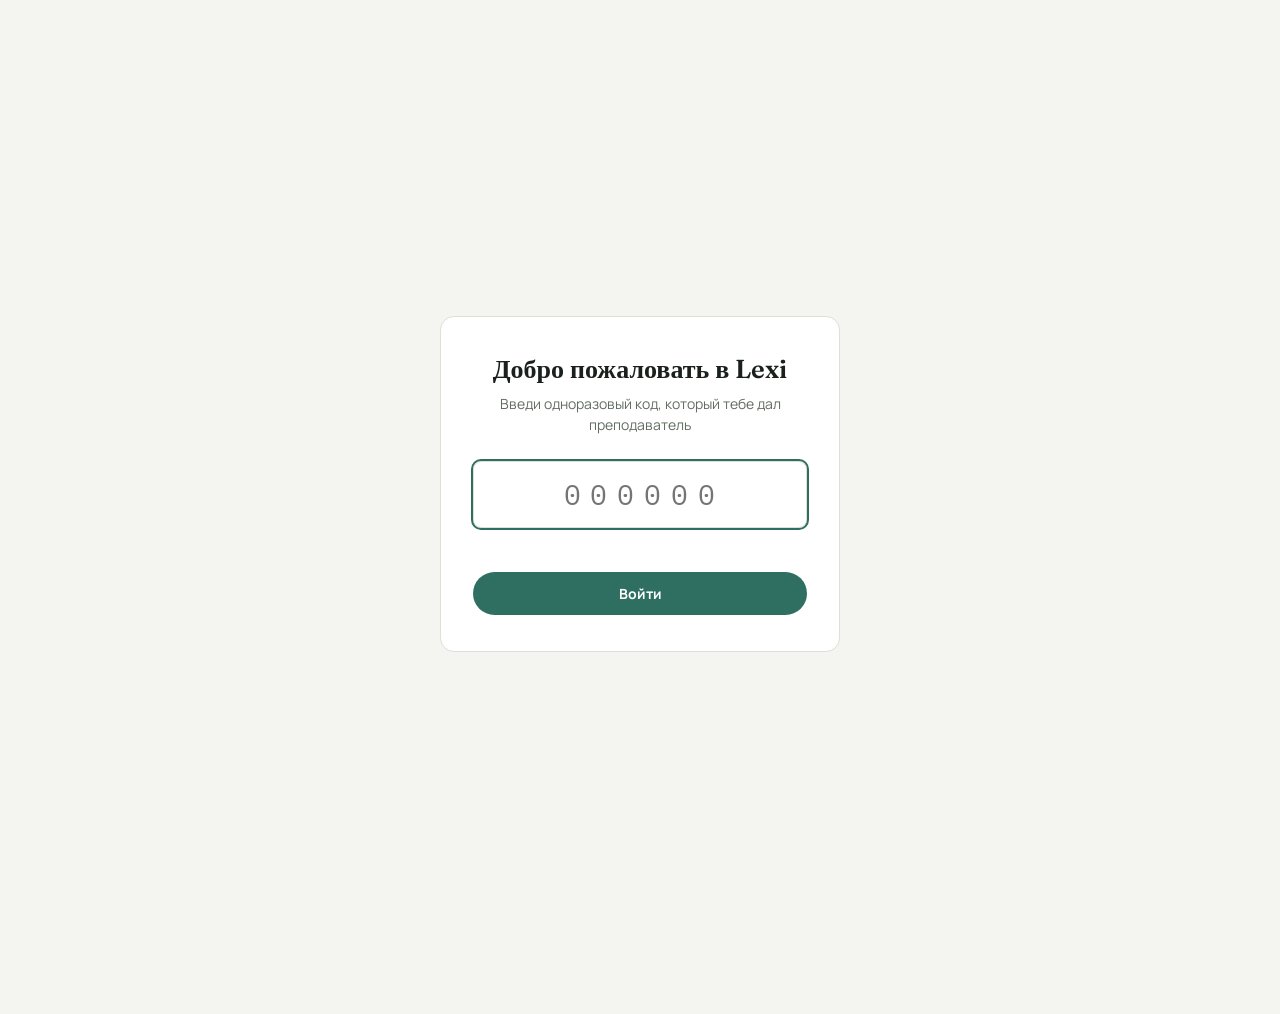
==== wwwroot/index.html @ 891a6511 "Rebuild Lexi as ASP.NET Core + Postgres app - EF Core schema: admin_users, one_time_codes, clients, " ====
<!doctype html>
<html lang="ru">
<head>
<meta charset="utf-8">
<meta name="viewport" content="width=device-width, initial-scale=1">
<title>Lexi</title>
<link rel="preconnect" href="https://fonts.googleapis.com">
<link rel="stylesheet" href="https://fonts.googleapis.com/css2?family=Fraunces:opsz,wght@9..144,400;9..144,500;9..144,600;9..144,700&family=Manrope:wght@400;500;600;700;800&family=IBM+Plex+Mono:wght@400;500;600&display=swap">
<link rel="stylesheet" href="styles.css">
</head>
<body>
  <div class="app">
    <aside class="sidebar" id="sidebar"></aside>
    <main class="main"><div class="view" id="view"></div></main>
  </div>
  <nav class="tabbar" id="tabbar"></nav>
  <div class="toast" id="toast"></div>
  <div id="modal-root"></div>
  <script src="app.js"></script>
</body>
</html>
---- wwwroot/styles.css ----
:root{
  --bg:#F4F5F0;
  --surface:#FFFFFF;
  --surface-2:#EBEDE5;
  --surface-3:#EEF0E9;
  --ink:#1A211D;
  --ink-muted:#626D62;
  --ink-faint:#93998F;
  --border:#DCE0D5;
  --accent:#2E6F62;
  --accent-ink:#FFFFFF;
  --accent-soft:#DCEAE5;
  --accent-2:#AE6A22;
  --accent-2-soft:#F2E3CC;
  --success:#3F8F5F;
  --success-soft:#DFF0E4;
  --danger:#C24B41;
  --danger-soft:#F8E2DF;
  --warn:#B78620;
  --warn-soft:#F3E9D1;
  --shadow:0 1px 2px rgba(26,33,29,.06),0 6px 20px -8px rgba(26,33,29,.12);
  --radius-s:8px;
  --radius-m:14px;
  --radius-l:20px;
  --font-display:'Fraunces',Georgia,'Times New Roman',serif;
  --font-body:'Manrope',-apple-system,BlinkMacSystemFont,'Segoe UI',sans-serif;
  --font-mono:'IBM Plex Mono',ui-monospace,'SFMono-Regular',Consolas,monospace;
}
@media (prefers-color-scheme: dark){
  :root:not([data-theme="light"]){
    --bg:#121613; --surface:#191F1B; --surface-2:#202722; --surface-3:#1B211D;
    --ink:#E9EDE6; --ink-muted:#9CA79A; --ink-faint:#647063; --border:#2A322C;
    --accent:#63B9A3; --accent-ink:#0B1512; --accent-soft:#1C332C;
    --accent-2:#E1AC6E; --accent-2-soft:#372B1B;
    --success:#72C08F; --success-soft:#1D3324; --danger:#E58B82; --danger-soft:#3A2320;
    --warn:#E7C077; --warn-soft:#362C1A;
    --shadow:0 1px 2px rgba(0,0,0,.25),0 10px 28px -10px rgba(0,0,0,.5);
  }
}
:root[data-theme="dark"]{
  --bg:#121613; --surface:#191F1B; --surface-2:#202722; --surface-3:#1B211D;
  --ink:#E9EDE6; --ink-muted:#9CA79A; --ink-faint:#647063; --border:#2A322C;
  --accent:#63B9A3; --accent-ink:#0B1512; --accent-soft:#1C332C;
  --accent-2:#E1AC6E; --accent-2-soft:#372B1B;
  --success:#72C08F; --success-soft:#1D3324; --danger:#E58B82; --danger-soft:#3A2320;
  --warn:#E7C077; --warn-soft:#362C1A;
  --shadow:0 1px 2px rgba(0,0,0,.25),0 10px 28px -10px rgba(0,0,0,.5);
}
*{box-sizing:border-box;}
html,body{margin:0;padding:0;}
body{background:var(--bg);color:var(--ink);font-family:var(--font-body);}
.app{display:flex;min-height:100vh;background:var(--bg);color:var(--ink);}
::selection{background:var(--accent-soft);color:var(--ink);}
button{font-family:inherit;}
a{color:inherit;}
h1,h2,h3{text-wrap:balance;margin:0;}
::-webkit-scrollbar{width:10px;height:10px;}
::-webkit-scrollbar-thumb{background:var(--border);border-radius:8px;}

/* ---------- sidebar ---------- */
.sidebar{width:236px;flex:0 0 236px;background:var(--surface-3);border-right:1px solid var(--border);display:flex;flex-direction:column;padding:20px 14px;position:sticky;top:0;height:100vh;overflow-y:auto;}
.brand{display:flex;align-items:center;gap:10px;padding:6px 10px 22px;}
.brand-mark{width:34px;height:34px;border-radius:10px;background:var(--accent);color:var(--accent-ink);display:flex;align-items:center;justify-content:center;font-family:var(--font-display);font-weight:600;font-size:18px;flex:none;}
.brand-name{font-family:var(--font-display);font-weight:600;font-size:20px;letter-spacing:-.01em;}
.nav{display:flex;flex-direction:column;gap:2px;}
.nav-item{display:flex;align-items:center;gap:11px;padding:10px 12px;border-radius:var(--radius-s);color:var(--ink-muted);text-decoration:none;font-size:14.5px;font-weight:600;cursor:pointer;border:none;background:none;width:100%;text-align:left;}
.nav-item:hover{background:var(--surface-2);color:var(--ink);}
.nav-item.active{background:var(--accent-soft);color:var(--accent);}
.nav-item .ic{width:19px;height:19px;flex:none;}
.nav-spacer{flex:1;}
.sidebar-foot{padding:12px 10px 4px;font-size:12px;color:var(--ink-faint);border-top:1px solid var(--border);margin-top:8px;padding-top:14px;}
@keyframes pulse{50%{opacity:.35;}}
.tabbar{display:none;}

/* ---------- main ---------- */
.main{flex:1;min-width:0;}
.view{padding:34px 40px 80px;max-width:1180px;margin:0 auto;}
.view-narrow{max-width:760px;}
.page-head{display:flex;align-items:baseline;justify-content:space-between;gap:16px;margin-bottom:26px;flex-wrap:wrap;}
.page-title{font-family:var(--font-display);font-size:30px;font-weight:600;letter-spacing:-.01em;}
.page-sub{color:var(--ink-muted);font-size:14.5px;margin-top:4px;}

/* ---------- generic ---------- */
.card{background:var(--surface);border:1px solid var(--border);border-radius:var(--radius-m);}
.btn{display:inline-flex;align-items:center;justify-content:center;gap:8px;font-weight:700;font-size:14px;padding:11px 18px;border-radius:99px;border:1px solid transparent;cursor:pointer;transition:transform .08s ease;}
.btn:active{transform:scale(.97);}
.btn-primary{background:var(--accent);color:var(--accent-ink);}
.btn-primary:hover{filter:brightness(1.05);}
.btn-ghost{background:var(--surface-2);color:var(--ink);}
.btn-ghost:hover{background:var(--surface);border-color:var(--border);}
.btn-outline{background:transparent;border-color:var(--border);color:var(--ink);}
.btn-outline:hover{background:var(--surface-2);}
.btn-danger{background:var(--danger-soft);color:var(--danger);}
.btn:disabled{opacity:.45;cursor:not-allowed;}
.btn-sm{padding:7px 13px;font-size:12.5px;}
.btn-block{width:100%;}
.pill{display:inline-flex;align-items:center;gap:5px;font-size:11.5px;font-weight:700;padding:3px 9px;border-radius:99px;letter-spacing:.01em;}
.pill-level-A1,.pill-level-A2{background:var(--success-soft);color:var(--success);}
.pill-level-B1,.pill-level-B2{background:var(--warn-soft);color:var(--warn);}
.pill-level-C1{background:var(--danger-soft);color:var(--danger);}
.pill-muted{background:var(--surface-2);color:var(--ink-muted);}
.pill-accent{background:var(--accent-soft);color:var(--accent);}
.tag{background:var(--surface-2);color:var(--ink-muted);font-size:11.5px;font-weight:600;padding:3px 9px;border-radius:99px;}
.icon-btn{width:34px;height:34px;border-radius:50%;border:1px solid var(--border);background:var(--surface);display:inline-flex;align-items:center;justify-content:center;cursor:pointer;color:var(--ink-muted);flex:none;}
.icon-btn:hover{background:var(--surface-2);color:var(--ink);}
svg{display:block;}

/* ---------- onboarding ---------- */
.onboard-wrap{min-height:100vh;display:flex;align-items:center;justify-content:center;padding:24px;}
.onboard-card{max-width:400px;width:100%;padding:36px 32px;text-align:center;}
.onboard-title{font-family:var(--font-display);font-size:26px;font-weight:600;margin-bottom:8px;}
.onboard-sub{color:var(--ink-muted);font-size:14px;margin-bottom:26px;line-height:1.5;}
.code-input{width:100%;text-align:center;font-family:var(--font-mono);font-size:28px;letter-spacing:.35em;padding:14px 10px 14px 18px;border-radius:var(--radius-s);border:1px solid var(--border);background:var(--surface);color:var(--ink);}
.code-input:focus{outline:2px solid var(--accent);}
.onboard-error{color:var(--danger);font-size:13px;margin-top:12px;min-height:18px;}
.level-grid{display:grid;grid-template-columns:1fr 1fr;gap:10px;margin-top:6px;}
.level-btn{padding:18px 10px;border-radius:var(--radius-m);border:1px solid var(--border);background:var(--surface);cursor:pointer;text-align:center;}
.level-btn:hover{border-color:var(--accent);background:var(--accent-soft);}
.level-btn .lv-code{font-family:var(--font-display);font-size:22px;font-weight:600;}
.level-btn .lv-name{font-size:12px;color:var(--ink-muted);margin-top:2px;}

/* ---------- dashboard ---------- */
.stat-grid{display:grid;grid-template-columns:repeat(4,1fr);gap:14px;margin-bottom:26px;}
.stat-card{padding:18px 20px;display:flex;flex-direction:column;gap:6px;}
.stat-num{font-family:var(--font-mono);font-size:30px;font-weight:600;letter-spacing:-.02em;font-variant-numeric:tabular-nums;}
.stat-label{font-size:13px;color:var(--ink-muted);font-weight:600;}
.cta-row{display:grid;grid-template-columns:1.3fr 1fr;gap:14px;margin-bottom:26px;}
.cta-card{padding:24px 26px;display:flex;flex-direction:column;gap:12px;position:relative;overflow:hidden;}
.cta-card.primary{background:var(--accent);color:var(--accent-ink);}
.cta-card.primary .cta-sub{color:color-mix(in srgb, var(--accent-ink) 75%, transparent);}
.cta-title{font-family:var(--font-display);font-size:22px;font-weight:600;}
.cta-sub{font-size:13.5px;color:var(--ink-muted);}
.cta-card.primary .btn-primary{background:var(--accent-ink);color:var(--accent);}
.cta-card .btn-outline{border-color:currentColor;}
.two-col{display:grid;grid-template-columns:1.1fr .9fr;gap:16px;}
.section-title{font-family:var(--font-display);font-size:17px;font-weight:600;margin-bottom:12px;}
.panel{padding:20px 22px;}
.level-row{display:flex;align-items:center;gap:12px;padding:9px 0;}
.level-row .lv-label{width:96px;flex:none;font-size:12.5px;font-weight:700;color:var(--ink-muted);}
.bar-track{flex:1;height:8px;border-radius:99px;background:var(--surface-2);overflow:hidden;}
.bar-fill{height:100%;border-radius:99px;background:var(--accent);transition:width .3s ease;}
.level-row .lv-count{width:64px;flex:none;text-align:right;font-family:var(--font-mono);font-size:12px;color:var(--ink-muted);}
.chart-wrap{padding:20px 22px;}

/* ---------- block picker ---------- */
.overall-progress{padding:20px 22px;margin-bottom:20px;}
.overall-progress .bar-track{height:12px;margin-top:10px;}
.block-grid{display:grid;grid-template-columns:repeat(3,1fr);gap:14px;}
.block-card{padding:20px;cursor:pointer;display:flex;flex-direction:column;gap:8px;}
.block-card:hover{border-color:var(--accent);}
.block-ic{width:38px;height:38px;border-radius:10px;background:var(--accent-soft);color:var(--accent);display:flex;align-items:center;justify-content:center;font-size:18px;}
.block-title{font-weight:700;font-size:15px;}
.block-desc{font-size:12.5px;color:var(--ink-muted);line-height:1.4;}
.block-progress{margin-top:6px;}
.block-progress .bar-track{height:6px;}
.block-progress-label{font-family:var(--font-mono);font-size:11px;color:var(--ink-muted);margin-top:4px;}
.block-done .block-ic{background:var(--success-soft);color:var(--success);}

/* ---------- session / swipe flashcard ---------- */
.session-shell{max-width:640px;margin:0 auto;}
.session-top{display:flex;align-items:center;gap:12px;margin-bottom:22px;}
.session-top .bar-track{height:6px;}
.session-count{font-family:var(--font-mono);font-size:12.5px;color:var(--ink-muted);flex:none;}
.flash-stage{position:relative;min-height:400px;}
.flash{
  background:var(--surface);border:1px solid var(--border);border-radius:var(--radius-l);
  min-height:380px;display:flex;flex-direction:column;align-items:center;justify-content:center;text-align:center;
  padding:44px 32px;gap:14px;box-shadow:var(--shadow);position:absolute;inset:0;
  touch-action:pan-y;user-select:none;cursor:grab;
}
.flash.swiping{transition:none;cursor:grabbing;}
.flash-badges{position:absolute;top:18px;left:20px;right:20px;display:flex;justify-content:space-between;align-items:flex-start;pointer-events:none;}
.flash-badges .right-badges{display:flex;gap:8px;align-items:center;pointer-events:auto;}
.flash-word{font-family:var(--font-display);font-size:44px;font-weight:600;letter-spacing:-.01em;line-height:1.1;}
.flash-ipa{font-family:var(--font-mono);color:var(--ink-muted);font-size:15px;}
.flash-ru{font-family:var(--font-display);font-size:26px;color:var(--accent-2);font-weight:600;margin-top:4px;}
.flash-ex{max-width:440px;margin-top:14px;font-size:15px;line-height:1.55;color:var(--ink-muted);}
.flash-ex mark{background:var(--accent-soft);color:var(--accent);padding:0 3px;border-radius:4px;font-weight:700;}
.flash-ex-ru{max-width:440px;margin-top:6px;font-size:13.5px;line-height:1.5;color:var(--ink-faint);}
.flash-hint{position:absolute;bottom:16px;font-size:12px;color:var(--ink-faint);pointer-events:none;}
.swipe-flag{position:absolute;top:26px;font-family:var(--font-display);font-weight:700;font-size:20px;padding:6px 16px;border-radius:99px;opacity:0;transform:scale(.8);transition:opacity .12s,transform .12s;}
.swipe-flag.know{right:26px;background:var(--success-soft);color:var(--success);}
.grade-row{display:grid;grid-template-columns:repeat(2,1fr);gap:10px;margin-top:18px;}
.grade-btn{display:flex;flex-direction:column;align-items:center;gap:3px;padding:12px 8px;border-radius:var(--radius-s);border:1px solid var(--border);background:var(--surface);cursor:pointer;font-weight:700;font-size:13.5px;}
.grade-btn small{font-family:var(--font-mono);font-weight:500;font-size:11px;color:var(--ink-faint);}
.grade-btn.hard{color:var(--warn);}
.grade-btn.good{color:var(--accent);}
.grade-btn:hover{background:var(--surface-2);}
.reveal-row{display:flex;justify-content:center;margin-top:20px;}
.session-empty{text-align:center;padding:70px 20px;color:var(--ink-muted);}
.session-empty .big-ic{font-size:44px;margin-bottom:10px;}

/* ---------- bank ---------- */
.bank-controls{display:flex;gap:10px;margin-bottom:16px;flex-wrap:wrap;align-items:center;}
.search-input{flex:1;min-width:220px;padding:11px 16px;border-radius:99px;border:1px solid var(--border);background:var(--surface);color:var(--ink);font-size:14px;}
.search-input:focus{outline:2px solid var(--accent);outline-offset:1px;}
.chip-select{padding:10px 14px;border-radius:99px;border:1px solid var(--border);background:var(--surface);color:var(--ink);font-size:13px;font-weight:600;}
.bank-table{width:100%;border-collapse:collapse;}
.bank-row{cursor:pointer;border-bottom:1px solid var(--border);}
.bank-row:hover{background:var(--surface-2);}
.bank-row td{padding:11px 10px;font-size:14px;vertical-align:middle;}
.bank-word{font-weight:700;font-family:var(--font-display);font-size:16px;}
.bank-ru{color:var(--ink-muted);}
.status-dot{width:8px;height:8px;border-radius:50%;display:inline-block;margin-right:6px;}
.status-new .status-dot{background:var(--ink-faint);}
.status-review .status-dot{background:var(--accent);}
.status-mastered .status-dot{background:var(--success);}
.bank-count{color:var(--ink-muted);font-size:13px;margin:10px 0 20px;}
.star-btn{background:none;border:none;cursor:pointer;color:var(--ink-faint);padding:4px;}
.star-btn.on{color:var(--accent-2);}
.load-more{display:flex;justify-content:center;margin-top:18px;}

/* ---------- word detail modal ---------- */
.modal-backdrop{position:fixed;inset:0;background:rgba(10,14,11,.45);display:flex;align-items:center;justify-content:center;z-index:50;padding:20px;}
.modal{background:var(--surface);border-radius:var(--radius-l);max-width:480px;width:100%;padding:30px;box-shadow:var(--shadow);max-height:88vh;overflow-y:auto;}
.modal-top{display:flex;justify-content:space-between;align-items:flex-start;}
.modal-actions{display:flex;gap:10px;margin-top:22px;flex-wrap:wrap;}
.modal-meta{display:flex;gap:8px;margin:10px 0 4px;flex-wrap:wrap;}

/* ---------- practice item screens ---------- */
.practice-shell{max-width:600px;margin:0 auto;}
.practice-head{display:flex;justify-content:space-between;align-items:center;margin-bottom:18px;}
.score-pill{font-family:var(--font-mono);font-size:13px;color:var(--ink-muted);}
.mc-options{display:grid;gap:10px;margin-top:22px;}
.mc-opt{text-align:left;padding:14px 16px;border-radius:var(--radius-s);border:1px solid var(--border);background:var(--surface);cursor:pointer;font-size:15px;font-weight:600;}
.mc-opt:hover{background:var(--surface-2);}
.mc-opt.correct{background:var(--success-soft);border-color:var(--success);color:var(--success);}
.mc-opt.wrong{background:var(--danger-soft);border-color:var(--danger);color:var(--danger);}
.type-input{width:100%;padding:14px 16px;border-radius:var(--radius-s);border:1px solid var(--border);background:var(--surface);color:var(--ink);font-size:17px;font-family:var(--font-mono);margin-top:16px;}
.type-input:focus{outline:2px solid var(--accent);}
.type-input.correct{border-color:var(--success);}
.type-input.wrong{border-color:var(--danger);}
.feedback-row{margin-top:14px;font-size:14px;min-height:22px;}
.feedback-row.correct{color:var(--success);}
.feedback-row.wrong{color:var(--danger);}
.mic-row{display:flex;flex-direction:column;align-items:center;gap:12px;margin-top:20px;}
.mic-btn{width:64px;height:64px;border-radius:50%;background:var(--accent);color:var(--accent-ink);border:none;cursor:pointer;display:flex;align-items:center;justify-content:center;}
.mic-btn.listening{animation:pulse 1s infinite;background:var(--danger);}
.heard-text{font-family:var(--font-mono);font-size:14px;color:var(--ink-muted);min-height:20px;}

/* ---------- stats ---------- */
.donut-wrap{display:flex;align-items:center;gap:24px;}
.legend{display:flex;flex-direction:column;gap:8px;font-size:13px;}
.legend-item{display:flex;align-items:center;gap:8px;}
.legend-dot{width:9px;height:9px;border-radius:50%;flex:none;}
.heatmap{display:grid;grid-auto-flow:column;grid-template-rows:repeat(7,1fr);gap:3px;overflow-x:auto;padding-bottom:4px;}
.heat-cell{width:12px;height:12px;border-radius:3px;background:var(--surface-2);}

/* ---------- settings ---------- */
.field-group{margin-bottom:24px;}
.field-label{font-weight:700;font-size:14px;margin-bottom:6px;}
.field-hint{font-size:12.5px;color:var(--ink-muted);margin-bottom:10px;}
.slider-row{display:flex;align-items:center;gap:14px;}
input[type=range]{flex:1;accent-color:var(--accent);}
.range-val{font-family:var(--font-mono);font-weight:600;width:32px;text-align:right;}
.settings-row{display:flex;justify-content:space-between;align-items:center;padding:14px 0;border-bottom:1px solid var(--border);gap:14px;}
.settings-row:last-child{border-bottom:none;}
.toast{position:fixed;bottom:26px;left:50%;transform:translateX(-50%);background:var(--ink);color:var(--bg);padding:11px 20px;border-radius:99px;font-size:13.5px;font-weight:600;box-shadow:var(--shadow);z-index:100;opacity:0;pointer-events:none;transition:opacity .2s, transform .2s;}
.toast.show{opacity:1;transform:translateX(-50%) translateY(-6px);}

@media (max-width:880px){
  .sidebar{display:none;}
  .view{padding:20px 16px 90px;}
  .stat-grid{grid-template-columns:repeat(2,1fr);}
  .cta-row{grid-template-columns:1fr;}
  .two-col{grid-template-columns:1fr;}
  .block-grid{grid-template-columns:1fr 1fr;}
  .tabbar{display:flex;position:fixed;bottom:0;left:0;right:0;background:var(--surface-3);border-top:1px solid var(--border);justify-content:space-around;padding:6px 4px 8px;z-index:40;}
  .tab-item{display:flex;flex-direction:column;align-items:center;gap:2px;background:none;border:none;color:var(--ink-muted);font-size:10.5px;font-weight:700;padding:6px 4px;flex:1;}
  .tab-item.active{color:var(--accent);}
  .tab-item .ic{width:20px;height:20px;}
}
@media (max-width:520px){
  .block-grid{grid-template-columns:1fr;}
  .flash-word{font-size:32px;}
}
@media (prefers-reduced-motion: reduce){
  *{animation-duration:.001ms !important;transition-duration:.001ms !important;}
}
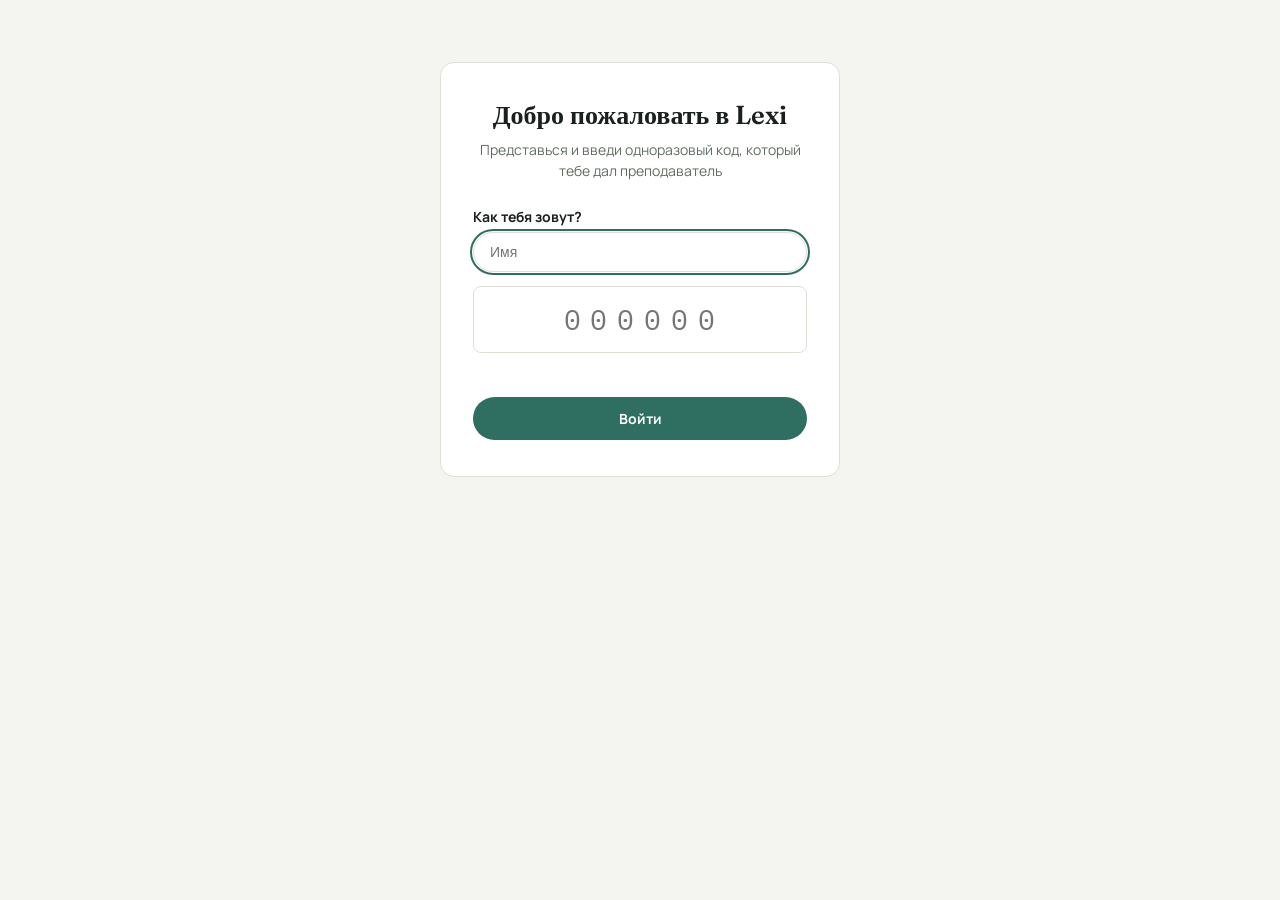
==== commit 5e42cf92: "Fix audio feedback, prevent mobile double-tap zoom, restyle tabbar Replace Web Audio API oscillators" ====
--- a/wwwroot/index.html
+++ b/wwwroot/index.html
@@ -2,7 +2,7 @@
 <html lang="ru">
 <head>
 <meta charset="utf-8">
-<meta name="viewport" content="width=device-width, initial-scale=1">
+<meta name="viewport" content="width=device-width, initial-scale=1, maximum-scale=1, user-scalable=no, viewport-fit=cover">
 <title>Lexi</title>
 <link rel="preconnect" href="https://fonts.googleapis.com">
 <link rel="stylesheet" href="https://fonts.googleapis.com/css2?family=Fraunces:opsz,wght@9..144,400;9..144,500;9..144,600;9..144,700&family=Manrope:wght@400;500;600;700;800&family=IBM+Plex+Mono:wght@400;500;600&display=swap">
--- a/wwwroot/styles.css
+++ b/wwwroot/styles.css
@@ -47,7 +47,7 @@
   --shadow:0 1px 2px rgba(0,0,0,.25),0 10px 28px -10px rgba(0,0,0,.5);
 }
 *{box-sizing:border-box;}
-html,body{margin:0;padding:0;}
+html,body{margin:0;padding:0;-webkit-text-size-adjust:100%;text-size-adjust:100%;touch-action:manipulation;}
 body{background:var(--bg);color:var(--ink);font-family:var(--font-body);}
 .app{display:flex;min-height:100vh;background:var(--bg);color:var(--ink);}
 ::selection{background:var(--accent-soft);color:var(--ink);}
@@ -106,7 +106,7 @@
 svg{display:block;}
 
 /* ---------- onboarding ---------- */
-.onboard-wrap{min-height:100vh;display:flex;align-items:center;justify-content:center;padding:24px;}
+.onboard-wrap{display:flex;justify-content:center;padding:28px 20px;}
 .onboard-card{max-width:400px;width:100%;padding:36px 32px;text-align:center;}
 .onboard-title{font-family:var(--font-display);font-size:26px;font-weight:600;margin-bottom:8px;}
 .onboard-sub{color:var(--ink-muted);font-size:14px;margin-bottom:26px;line-height:1.5;}
@@ -120,6 +120,24 @@
 .level-btn .lv-name{font-size:12px;color:var(--ink-muted);margin-top:2px;}
 
 /* ---------- dashboard ---------- */
+.home-head{margin-bottom:18px;}
+.home-head-row{display:flex;align-items:center;gap:10px;margin-top:6px;flex-wrap:wrap;}
+.level-pill-big{font-size:12.5px;padding:5px 12px;}
+.compact-stat-row{display:grid;grid-template-columns:repeat(3,1fr);gap:10px;margin-bottom:18px;}
+.compact-stat{background:var(--surface);border:1px solid var(--border);border-radius:var(--radius-s);padding:10px 8px;text-align:center;}
+.cs-num{font-family:var(--font-mono);font-size:20px;font-weight:700;letter-spacing:-.01em;}
+.cs-label{font-size:11px;color:var(--ink-muted);font-weight:600;margin-top:1px;}
+.home-tasks-card{padding:18px 20px;}
+.home-tasks-head{display:flex;justify-content:space-between;align-items:flex-start;gap:10px;margin-bottom:12px;flex-wrap:wrap;}
+.today-chip-grid{display:grid;grid-template-columns:repeat(6,1fr);gap:8px;}
+.today-chip{display:flex;flex-direction:column;align-items:center;gap:4px;padding:10px 4px;border-radius:var(--radius-s);background:var(--surface-2);border:1px solid transparent;cursor:pointer;text-align:center;}
+.today-chip:hover{border-color:var(--border);}
+.today-chip.done{background:var(--success-soft);}
+.today-chip .tc-ic{width:26px;height:26px;border-radius:7px;background:var(--accent-soft);color:var(--accent);display:flex;align-items:center;justify-content:center;font-size:13px;}
+.today-chip.done .tc-ic{background:var(--success);color:#fff;}
+.today-chip .tc-label{font-size:10px;font-weight:700;line-height:1.2;}
+.today-chip .tc-count{font-family:var(--font-mono);font-size:9.5px;color:var(--ink-muted);}
+.today-chip.done .tc-count{color:var(--success);font-weight:700;}
 .stat-grid{display:grid;grid-template-columns:repeat(4,1fr);gap:14px;margin-bottom:26px;}
 .stat-card{padding:18px 20px;display:flex;flex-direction:column;gap:6px;}
 .stat-num{font-family:var(--font-mono);font-size:30px;font-weight:600;letter-spacing:-.02em;font-variant-numeric:tabular-nums;}
@@ -141,12 +159,22 @@
 .bar-fill{height:100%;border-radius:99px;background:var(--accent);transition:width .3s ease;}
 .level-row .lv-count{width:64px;flex:none;text-align:right;font-family:var(--font-mono);font-size:12px;color:var(--ink-muted);}
 .chart-wrap{padding:20px 22px;}
+.info-grid{display:grid;grid-template-columns:repeat(3,1fr);gap:14px;}
+.info-card{padding:18px 20px;display:flex;flex-direction:column;gap:6px;}
+.info-ic{font-size:20px;line-height:1;}
+.info-title{font-weight:700;font-size:14px;}
+.info-text{font-size:12.5px;color:var(--ink-muted);line-height:1.5;}
 
 /* ---------- block picker ---------- */
-.overall-progress{padding:20px 22px;margin-bottom:20px;}
+.tasks-cta{margin-bottom:16px;}
+.tasks-cta .btn{width:100%;padding:14px 18px;font-size:15px;}
+.overall-progress-strip{display:flex;align-items:center;gap:12px;margin-bottom:22px;padding:0 2px;}
+.overall-progress-strip .ops-label{font-size:12px;color:var(--ink-muted);white-space:nowrap;}
+.overall-progress-strip .ops-pct{font-family:var(--font-mono);font-size:12px;color:var(--ink-muted);white-space:nowrap;}
+.overall-progress-strip .bar-track{height:5px;}
 .overall-progress .bar-track{height:12px;margin-top:10px;}
 .block-grid{display:grid;grid-template-columns:repeat(3,1fr);gap:14px;}
-.block-card{padding:20px;cursor:pointer;display:flex;flex-direction:column;gap:8px;}
+.block-card{padding:20px;cursor:pointer;display:flex;flex-direction:column;gap:8px;position:relative;}
 .block-card:hover{border-color:var(--accent);}
 .block-ic{width:38px;height:38px;border-radius:10px;background:var(--accent-soft);color:var(--accent);display:flex;align-items:center;justify-content:center;font-size:18px;}
 .block-title{font-weight:700;font-size:15px;}
@@ -155,47 +183,60 @@
 .block-progress .bar-track{height:6px;}
 .block-progress-label{font-family:var(--font-mono);font-size:11px;color:var(--ink-muted);margin-top:4px;}
 .block-done .block-ic{background:var(--success-soft);color:var(--success);}
+.block-body{display:contents;}
 
 /* ---------- session / swipe flashcard ---------- */
 .session-shell{max-width:640px;margin:0 auto;}
-.session-top{display:flex;align-items:center;gap:12px;margin-bottom:22px;}
-.session-top .bar-track{height:6px;}
-.session-count{font-family:var(--font-mono);font-size:12.5px;color:var(--ink-muted);flex:none;}
-.flash-stage{position:relative;min-height:400px;}
+.session-back{margin-bottom:14px;}
+.session-goal{margin-bottom:16px;}
+.session-goal-row{display:flex;justify-content:space-between;font-size:12.5px;color:var(--ink-muted);margin-bottom:6px;}
+.session-goal-row b{color:var(--ink);font-family:var(--font-mono);font-weight:700;}
+.session-goal .bar-track{height:7px;}
+.session-goal.goal-met .bar-fill{background:var(--success);}
+.flash-stage{position:relative;}
 .flash{
   background:var(--surface);border:1px solid var(--border);border-radius:var(--radius-l);
-  min-height:380px;display:flex;flex-direction:column;align-items:center;justify-content:center;text-align:center;
-  padding:44px 32px;gap:14px;box-shadow:var(--shadow);position:absolute;inset:0;
-  touch-action:pan-y;user-select:none;cursor:grab;
+  min-height:340px;display:flex;flex-direction:column;align-items:center;justify-content:flex-start;text-align:center;
+  padding:78px 28px 66px;gap:14px;box-shadow:var(--shadow);position:relative;width:100%;
+  touch-action:none;user-select:none;cursor:grab;overflow:hidden;z-index:2;
 }
 .flash.swiping{transition:none;cursor:grabbing;}
-.flash-badges{position:absolute;top:18px;left:20px;right:20px;display:flex;justify-content:space-between;align-items:flex-start;pointer-events:none;}
+.flash-badges{position:absolute;top:18px;left:20px;right:20px;display:flex;justify-content:space-between;align-items:flex-start;pointer-events:none;z-index:1;}
 .flash-badges .right-badges{display:flex;gap:8px;align-items:center;pointer-events:auto;}
 .flash-word{font-family:var(--font-display);font-size:44px;font-weight:600;letter-spacing:-.01em;line-height:1.1;}
 .flash-ipa{font-family:var(--font-mono);color:var(--ink-muted);font-size:15px;}
-.flash-ru{font-family:var(--font-display);font-size:26px;color:var(--accent-2);font-weight:600;margin-top:4px;}
-.flash-ex{max-width:440px;margin-top:14px;font-size:15px;line-height:1.55;color:var(--ink-muted);}
+.flash-translation{
+  width:100%;max-width:420px;margin-top:16px;padding:16px 18px;background:var(--surface-2);
+  border:1px solid var(--border);border-radius:var(--radius-m);display:flex;flex-direction:column;gap:10px;
+}
+.flash-ru{font-family:var(--font-display);font-size:24px;color:var(--accent-2);font-weight:600;}
+.flash-ex{font-size:14.5px;line-height:1.5;color:var(--ink-muted);}
 .flash-ex mark{background:var(--accent-soft);color:var(--accent);padding:0 3px;border-radius:4px;font-weight:700;}
-.flash-ex-ru{max-width:440px;margin-top:6px;font-size:13.5px;line-height:1.5;color:var(--ink-faint);}
-.flash-hint{position:absolute;bottom:16px;font-size:12px;color:var(--ink-faint);pointer-events:none;}
-.swipe-flag{position:absolute;top:26px;font-family:var(--font-display);font-weight:700;font-size:20px;padding:6px 16px;border-radius:99px;opacity:0;transform:scale(.8);transition:opacity .12s,transform .12s;}
-.swipe-flag.know{right:26px;background:var(--success-soft);color:var(--success);}
-.grade-row{display:grid;grid-template-columns:repeat(2,1fr);gap:10px;margin-top:18px;}
-.grade-btn{display:flex;flex-direction:column;align-items:center;gap:3px;padding:12px 8px;border-radius:var(--radius-s);border:1px solid var(--border);background:var(--surface);cursor:pointer;font-weight:700;font-size:13.5px;}
-.grade-btn small{font-family:var(--font-mono);font-weight:500;font-size:11px;color:var(--ink-faint);}
-.grade-btn.hard{color:var(--warn);}
-.grade-btn.good{color:var(--accent);}
-.grade-btn:hover{background:var(--surface-2);}
-.reveal-row{display:flex;justify-content:center;margin-top:20px;}
+.flash-ex-ru{font-size:13px;line-height:1.5;color:var(--ink-faint);}
+.flash-hint{margin-top:10px;font-size:12.5px;font-weight:700;color:var(--accent);background:var(--accent-soft);padding:7px 16px;border-radius:99px;pointer-events:none;}
+.flash-content{position:relative;z-index:1;display:flex;flex-direction:column;align-items:center;gap:2px;width:100%;}
+.swipe-zone{
+  position:absolute;left:0;right:0;height:50px;display:flex;align-items:center;
+  justify-content:center;gap:8px;transition:opacity .06s linear;pointer-events:none;z-index:0;
+}
+.swipe-zone.up{top:0;background:linear-gradient(to bottom, color-mix(in srgb, var(--success) 30%, transparent), transparent);opacity:.55;}
+.swipe-zone.down{bottom:0;background:linear-gradient(to top, color-mix(in srgb, var(--danger) 30%, transparent), transparent);opacity:.55;}
+.swipe-zone .sz-arrow{font-size:26px;line-height:1;}
+.swipe-zone.up .sz-arrow,.swipe-zone.up .sz-label{color:var(--success);}
+.swipe-zone.down .sz-arrow,.swipe-zone.down .sz-label{color:var(--danger);}
+.swipe-zone .sz-label{font-size:14px;font-family:var(--font-display);font-weight:700;}
 .session-empty{text-align:center;padding:70px 20px;color:var(--ink-muted);}
 .session-empty .big-ic{font-size:44px;margin-bottom:10px;}
+.goal-modal{text-align:center;}
+.goal-modal .big-ic{font-size:48px;margin-bottom:10px;}
 
 /* ---------- bank ---------- */
 .bank-controls{display:flex;gap:10px;margin-bottom:16px;flex-wrap:wrap;align-items:center;}
 .search-input{flex:1;min-width:220px;padding:11px 16px;border-radius:99px;border:1px solid var(--border);background:var(--surface);color:var(--ink);font-size:14px;}
 .search-input:focus{outline:2px solid var(--accent);outline-offset:1px;}
 .chip-select{padding:10px 14px;border-radius:99px;border:1px solid var(--border);background:var(--surface);color:var(--ink);font-size:13px;font-weight:600;}
-.bank-table{width:100%;border-collapse:collapse;}
+.bank-table-wrap{overflow-x:auto;}
+.bank-table{width:100%;min-width:560px;border-collapse:collapse;}
 .bank-row{cursor:pointer;border-bottom:1px solid var(--border);}
 .bank-row:hover{background:var(--surface-2);}
 .bank-row td{padding:11px 10px;font-size:14px;vertical-align:middle;}
@@ -215,6 +256,16 @@
 .modal{background:var(--surface);border-radius:var(--radius-l);max-width:480px;width:100%;padding:30px;box-shadow:var(--shadow);max-height:88vh;overflow-y:auto;}
 .modal-top{display:flex;justify-content:space-between;align-items:flex-start;}
 .modal-actions{display:flex;gap:10px;margin-top:22px;flex-wrap:wrap;}
+.help-fab{
+  position:fixed;top:16px;right:16px;width:34px;height:34px;border-radius:50%;z-index:60;
+  background:var(--surface);border:1px solid var(--border);color:var(--ink-muted);font-family:var(--font-display);
+  font-weight:700;font-size:15px;cursor:pointer;box-shadow:var(--shadow);
+}
+.help-fab:hover{color:var(--accent);border-color:var(--accent);}
+.help-list{display:flex;flex-direction:column;gap:14px;margin-top:16px;text-align:left;}
+.help-item{display:flex;gap:12px;align-items:flex-start;font-size:13.5px;line-height:1.5;color:var(--ink-muted);}
+.help-item b{color:var(--ink);}
+.help-num{width:22px;height:22px;border-radius:50%;background:var(--accent-soft);color:var(--accent);font-family:var(--font-mono);font-weight:700;font-size:11.5px;display:flex;align-items:center;justify-content:center;flex:none;margin-top:1px;}
 .modal-meta{display:flex;gap:8px;margin:10px 0 4px;flex-wrap:wrap;}
 
 /* ---------- practice item screens ---------- */
@@ -254,6 +305,13 @@
 input[type=range]{flex:1;accent-color:var(--accent);}
 .range-val{font-family:var(--font-mono);font-weight:600;width:32px;text-align:right;}
 .settings-row{display:flex;justify-content:space-between;align-items:center;padding:14px 0;border-bottom:1px solid var(--border);gap:14px;}
+.category-row{display:flex;justify-content:space-between;align-items:center;padding:14px 0;border-bottom:1px solid var(--border);gap:14px;cursor:pointer;}
+.category-row:last-child{border-bottom:none;}
+.category-row:hover .cat-row-title{color:var(--accent);}
+.cat-row-main{display:flex;align-items:center;gap:12px;}
+.cat-row-main .ic{width:20px;height:20px;color:var(--ink-muted);flex:none;}
+.cat-row-title{font-weight:700;font-size:14.5px;}
+.cat-row-arrow{font-size:20px;color:var(--ink-faint);}
 .settings-row:last-child{border-bottom:none;}
 .toast{position:fixed;bottom:26px;left:50%;transform:translateX(-50%);background:var(--ink);color:var(--bg);padding:11px 20px;border-radius:99px;font-size:13.5px;font-weight:600;box-shadow:var(--shadow);z-index:100;opacity:0;pointer-events:none;transition:opacity .2s, transform .2s;}
 .toast.show{opacity:1;transform:translateX(-50%) translateY(-6px);}
@@ -265,13 +323,51 @@
   .cta-row{grid-template-columns:1fr;}
   .two-col{grid-template-columns:1fr;}
   .block-grid{grid-template-columns:1fr 1fr;}
-  .tabbar{display:flex;position:fixed;bottom:0;left:0;right:0;background:var(--surface-3);border-top:1px solid var(--border);justify-content:space-around;padding:6px 4px 8px;z-index:40;}
-  .tab-item{display:flex;flex-direction:column;align-items:center;gap:2px;background:none;border:none;color:var(--ink-muted);font-size:10.5px;font-weight:700;padding:6px 4px;flex:1;}
+  .info-grid{grid-template-columns:1fr;}
+  .today-chip-grid{grid-template-columns:repeat(3,1fr);}
+  .compact-stat-row{grid-template-columns:repeat(3,1fr);}
+  .tabbar{
+    display:flex;position:fixed;bottom:0;left:0;right:0;
+    background:color-mix(in srgb, var(--surface-3) 88%, transparent);
+    backdrop-filter:blur(14px) saturate(1.4);-webkit-backdrop-filter:blur(14px) saturate(1.4);
+    border-top:1px solid var(--border);justify-content:space-around;
+    padding:8px 6px calc(10px + env(safe-area-inset-bottom));
+    box-shadow:0 -6px 20px -10px rgba(26,33,29,.18);
+    z-index:40;touch-action:manipulation;
+  }
+  .tab-item{
+    display:flex;flex-direction:column;align-items:center;gap:3px;background:none;border:none;
+    color:var(--ink-muted);font-size:10.5px;font-weight:700;letter-spacing:.1px;
+    padding:6px 4px;flex:1;border-radius:var(--radius-s);
+    transition:color .15s ease, transform .12s ease;
+  }
+  .tab-item:active{transform:scale(.93);}
   .tab-item.active{color:var(--accent);}
-  .tab-item .ic{width:20px;height:20px;}
+  .tab-item .ic{width:20px;height:20px;transition:transform .15s ease;}
+  .tab-item.active .ic{transform:translateY(-1px);}
+  .tab-item-main{padding-top:0;}
+  .tab-main-circle{
+    width:46px;height:46px;border-radius:50%;
+    background:linear-gradient(155deg, var(--accent), color-mix(in srgb, var(--accent) 78%, #000));
+    color:var(--accent-ink);display:flex;align-items:center;justify-content:center;
+    margin-top:-24px;box-shadow:0 6px 16px -4px color-mix(in srgb, var(--accent) 55%, transparent);
+    border:3px solid var(--surface-3);transition:box-shadow .15s ease, transform .12s ease;
+  }
+  .tab-item-main:active .tab-main-circle{transform:scale(.94);}
+  .tab-item-main .ic{width:22px;height:22px;}
+  .tab-item-main span{margin-top:4px;}
+  .tab-item-main.active .tab-main-circle{box-shadow:0 0 0 4px var(--accent-soft), 0 6px 16px -4px color-mix(in srgb, var(--accent) 55%, transparent);}
+}
+@media (max-width:600px){
+  .block-grid{grid-template-columns:1fr;gap:8px;}
+  .block-card{flex-direction:row;align-items:center;padding:12px 14px;gap:12px;}
+  .block-ic{width:34px;height:34px;font-size:16px;flex:none;}
+  .block-body{display:flex;flex-direction:column;gap:3px;flex:1;min-width:0;}
+  .block-body .block-title{font-size:14px;}
+  .block-desc{display:none;}
+  .block-progress{margin-top:0;}
 }
 @media (max-width:520px){
-  .block-grid{grid-template-columns:1fr;}
   .flash-word{font-size:32px;}
 }
 @media (prefers-reduced-motion: reduce){
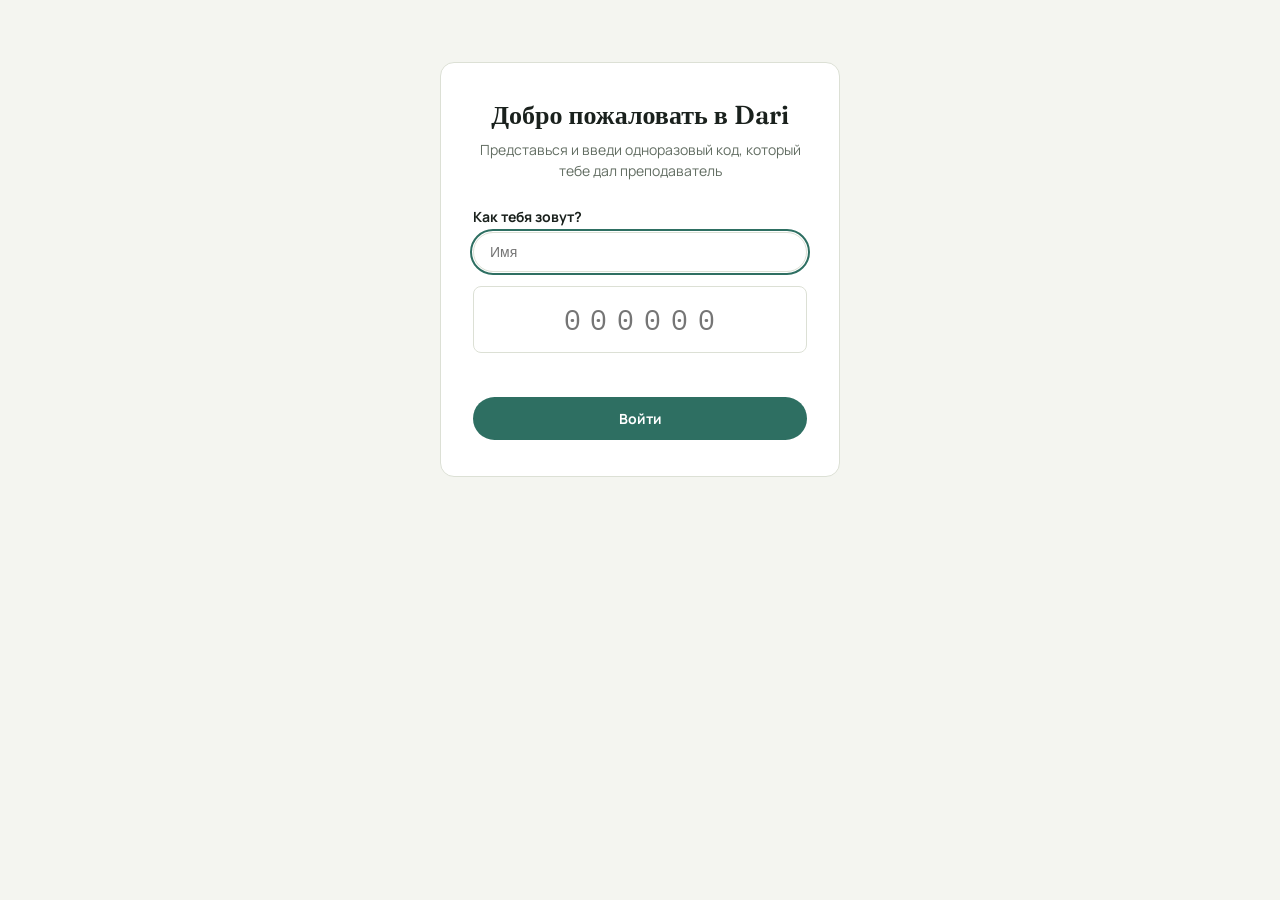
==== commit 43ccd2dc: "Hide listening/pronunciation tasks, number tasks, richer sounds, rebrand to Dari Hide the Listening " ====
--- a/wwwroot/index.html
+++ b/wwwroot/index.html
@@ -3,7 +3,7 @@
 <head>
 <meta charset="utf-8">
 <meta name="viewport" content="width=device-width, initial-scale=1, maximum-scale=1, user-scalable=no, viewport-fit=cover">
-<title>Lexi</title>
+<title>Dari</title>
 <link rel="preconnect" href="https://fonts.googleapis.com">
 <link rel="stylesheet" href="https://fonts.googleapis.com/css2?family=Fraunces:opsz,wght@9..144,400;9..144,500;9..144,600;9..144,700&family=Manrope:wght@400;500;600;700;800&family=IBM+Plex+Mono:wght@400;500;600&display=swap">
 <link rel="stylesheet" href="styles.css">
--- a/wwwroot/styles.css
+++ b/wwwroot/styles.css
@@ -184,6 +184,11 @@
 .block-progress-label{font-family:var(--font-mono);font-size:11px;color:var(--ink-muted);margin-top:4px;}
 .block-done .block-ic{background:var(--success-soft);color:var(--success);}
 .block-body{display:contents;}
+.block-num{color:var(--ink-faint);font-weight:600;margin-right:4px;}
+.block-soon{cursor:default;opacity:.55;}
+.block-soon:hover{border-color:var(--border);}
+.block-soon .block-ic{background:var(--surface-2);color:var(--ink-faint);}
+.soon-badge{display:inline-block;font-size:10px;font-weight:700;letter-spacing:.04em;text-transform:uppercase;color:var(--ink-muted);background:var(--surface-2);border-radius:99px;padding:2px 7px;vertical-align:middle;margin-left:2px;}
 
 /* ---------- session / swipe flashcard ---------- */
 .session-shell{max-width:640px;margin:0 auto;}
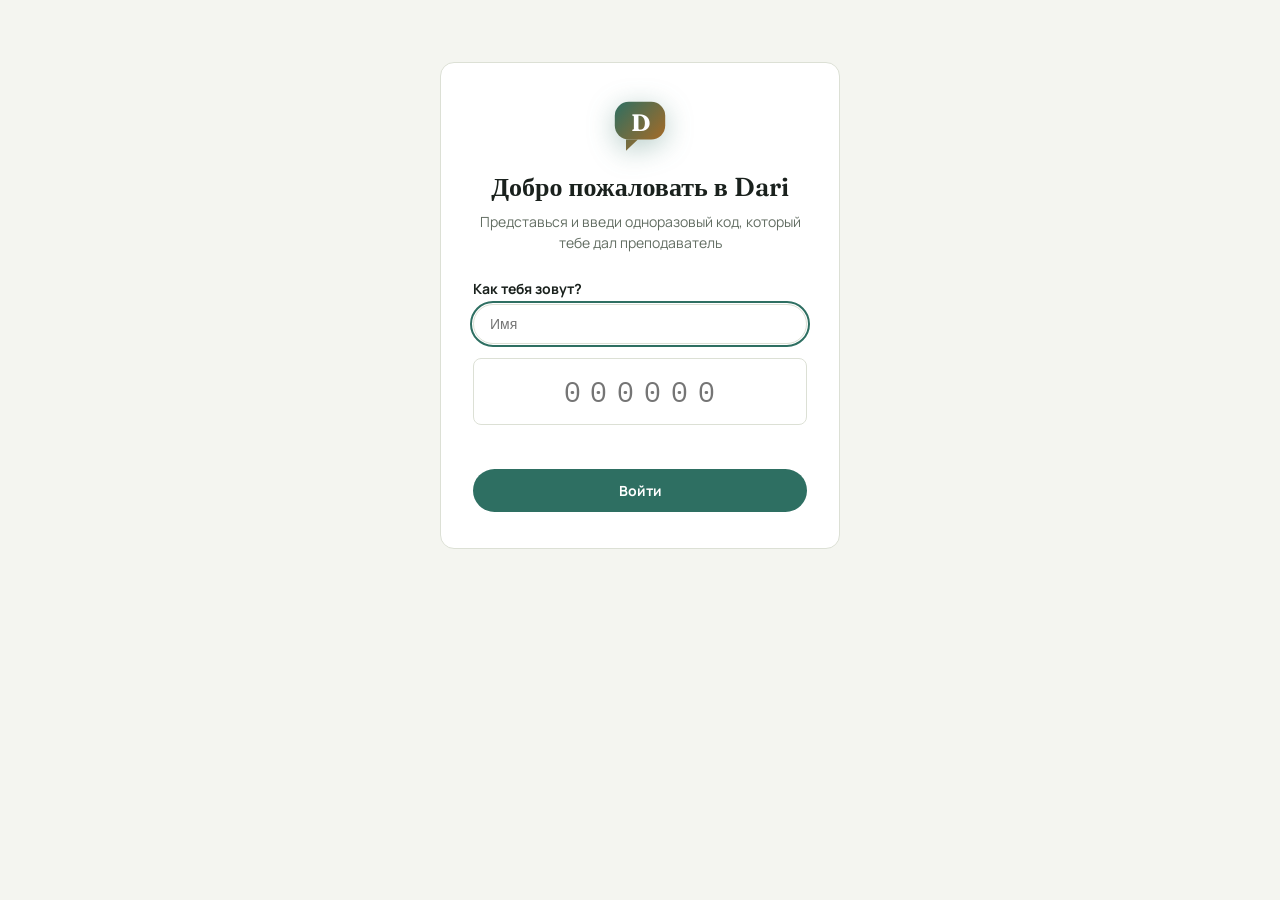
==== commit 72a70f1f: "Add a Dari logo mark, favicon, and app icon Replace the plain "D" letter badge with a small speech-b" ====
--- a/wwwroot/index.html
+++ b/wwwroot/index.html
@@ -4,6 +4,11 @@
 <meta charset="utf-8">
 <meta name="viewport" content="width=device-width, initial-scale=1, maximum-scale=1, user-scalable=no, viewport-fit=cover">
 <title>Dari</title>
+<link rel="icon" type="image/svg+xml" href="data:image/svg+xml,%3Csvg xmlns='http://www.w3.org/2000/svg' viewBox='0 0 40 40'%3E%3Cdefs%3E%3ClinearGradient id='g' x1='2' y1='2' x2='38' y2='34' gradientUnits='userSpaceOnUse'%3E%3Cstop offset='0' stop-color='%232E6F62'/%3E%3Cstop offset='1' stop-color='%23AE6A22'/%3E%3C/linearGradient%3E%3C/defs%3E%3Crect x='2' y='2' width='36' height='27' rx='10' fill='url(%23g)'/%3E%3Cpath d='M10 29 L10 37 L18.5 29 Z' fill='url(%23g)'/%3E%3Ctext x='20' y='24' text-anchor='middle' font-family='Georgia,serif' font-weight='700' font-size='18' fill='%23FFFFFF'%3ED%3C/text%3E%3C/svg%3E">
+<link rel="apple-touch-icon" href="data:image/svg+xml,%3Csvg xmlns='http://www.w3.org/2000/svg' viewBox='0 0 40 40'%3E%3Crect width='40' height='40' rx='9' fill='%232E6F62'/%3E%3Cdefs%3E%3ClinearGradient id='g2' x1='2' y1='2' x2='38' y2='38' gradientUnits='userSpaceOnUse'%3E%3Cstop offset='0' stop-color='%232E6F62'/%3E%3Cstop offset='1' stop-color='%23AE6A22'/%3E%3C/linearGradient%3E%3C/defs%3E%3Crect width='40' height='40' rx='9' fill='url(%23g2)'/%3E%3Ctext x='20' y='27' text-anchor='middle' font-family='Georgia,serif' font-weight='700' font-size='22' fill='%23FFFFFF'%3ED%3C/text%3E%3C/svg%3E">
+<meta name="apple-mobile-web-app-capable" content="yes">
+<meta name="apple-mobile-web-app-title" content="Dari">
+<meta name="theme-color" content="#2E6F62">
 <link rel="preconnect" href="https://fonts.googleapis.com">
 <link rel="stylesheet" href="https://fonts.googleapis.com/css2?family=Fraunces:opsz,wght@9..144,400;9..144,500;9..144,600;9..144,700&family=Manrope:wght@400;500;600;700;800&family=IBM+Plex+Mono:wght@400;500;600&display=swap">
 <link rel="stylesheet" href="styles.css">
--- a/wwwroot/styles.css
+++ b/wwwroot/styles.css
@@ -60,7 +60,8 @@
 /* ---------- sidebar ---------- */
 .sidebar{width:236px;flex:0 0 236px;background:var(--surface-3);border-right:1px solid var(--border);display:flex;flex-direction:column;padding:20px 14px;position:sticky;top:0;height:100vh;overflow-y:auto;}
 .brand{display:flex;align-items:center;gap:10px;padding:6px 10px 22px;}
-.brand-mark{width:34px;height:34px;border-radius:10px;background:var(--accent);color:var(--accent-ink);display:flex;align-items:center;justify-content:center;font-family:var(--font-display);font-weight:600;font-size:18px;flex:none;}
+.brand-mark{width:34px;height:34px;display:flex;align-items:center;justify-content:center;flex:none;}
+.brand-mark svg{display:block;}
 .brand-name{font-family:var(--font-display);font-weight:600;font-size:20px;letter-spacing:-.01em;}
 .nav{display:flex;flex-direction:column;gap:2px;}
 .nav-item{display:flex;align-items:center;gap:11px;padding:10px 12px;border-radius:var(--radius-s);color:var(--ink-muted);text-decoration:none;font-size:14.5px;font-weight:600;cursor:pointer;border:none;background:none;width:100%;text-align:left;}
@@ -109,6 +110,8 @@
 .onboard-wrap{display:flex;justify-content:center;padding:28px 20px;}
 .onboard-card{max-width:400px;width:100%;padding:36px 32px;text-align:center;}
 .onboard-title{font-family:var(--font-display);font-size:26px;font-weight:600;margin-bottom:8px;}
+.onboard-logo{display:flex;justify-content:center;margin-bottom:16px;}
+.onboard-logo svg{filter:drop-shadow(0 6px 14px color-mix(in srgb, var(--accent) 35%, transparent));}
 .onboard-sub{color:var(--ink-muted);font-size:14px;margin-bottom:26px;line-height:1.5;}
 .code-input{width:100%;text-align:center;font-family:var(--font-mono);font-size:28px;letter-spacing:.35em;padding:14px 10px 14px 18px;border-radius:var(--radius-s);border:1px solid var(--border);background:var(--surface);color:var(--ink);}
 .code-input:focus{outline:2px solid var(--accent);}
@@ -321,6 +324,18 @@
 .toast{position:fixed;bottom:26px;left:50%;transform:translateX(-50%);background:var(--ink);color:var(--bg);padding:11px 20px;border-radius:99px;font-size:13.5px;font-weight:600;box-shadow:var(--shadow);z-index:100;opacity:0;pointer-events:none;transition:opacity .2s, transform .2s;}
 .toast.show{opacity:1;transform:translateX(-50%) translateY(-6px);}
 
+/* ===== visual feedback: flashes + confetti (replaces sound) ===== */
+.screen-flash{position:fixed;inset:0;z-index:250;pointer-events:none;opacity:0;}
+.screen-flash.good{background:radial-gradient(circle at 50% 18%, color-mix(in srgb, var(--success) 50%, transparent), transparent 68%);animation:flashPop .5s ease-out forwards;}
+.screen-flash.hard{background:radial-gradient(circle at 50% 82%, color-mix(in srgb, var(--danger) 42%, transparent), transparent 68%);animation:flashPop .5s ease-out forwards;}
+.screen-flash.celebrate{background:radial-gradient(circle at 50% 35%, color-mix(in srgb, var(--accent-2) 55%, transparent), transparent 72%),radial-gradient(circle at 50% 65%, color-mix(in srgb, var(--accent) 45%, transparent), transparent 75%);animation:flashPop .9s ease-out forwards;}
+.screen-flash.transition{background:radial-gradient(circle at 50% 50%, color-mix(in srgb, var(--accent) 28%, transparent), transparent 70%);animation:flashPop .35s ease-out forwards;}
+@keyframes flashPop{0%{opacity:0;}18%{opacity:1;}100%{opacity:0;}}
+.confetti-piece{position:fixed;top:12%;width:8px;height:8px;border-radius:2px;z-index:260;pointer-events:none;animation:confettiFall 1.1s cubic-bezier(.2,.6,.4,1) forwards;}
+@keyframes confettiFall{0%{transform:translate(0,0) rotate(0deg);opacity:1;}100%{transform:translate(var(--dx),480px) rotate(var(--rot));opacity:0;}}
+.flash.flash-good{box-shadow:0 0 0 3px var(--success), var(--shadow);}
+.flash.flash-hard{box-shadow:0 0 0 3px var(--danger), var(--shadow);}
+
 @media (max-width:880px){
   .sidebar{display:none;}
   .view{padding:20px 16px 90px;}
